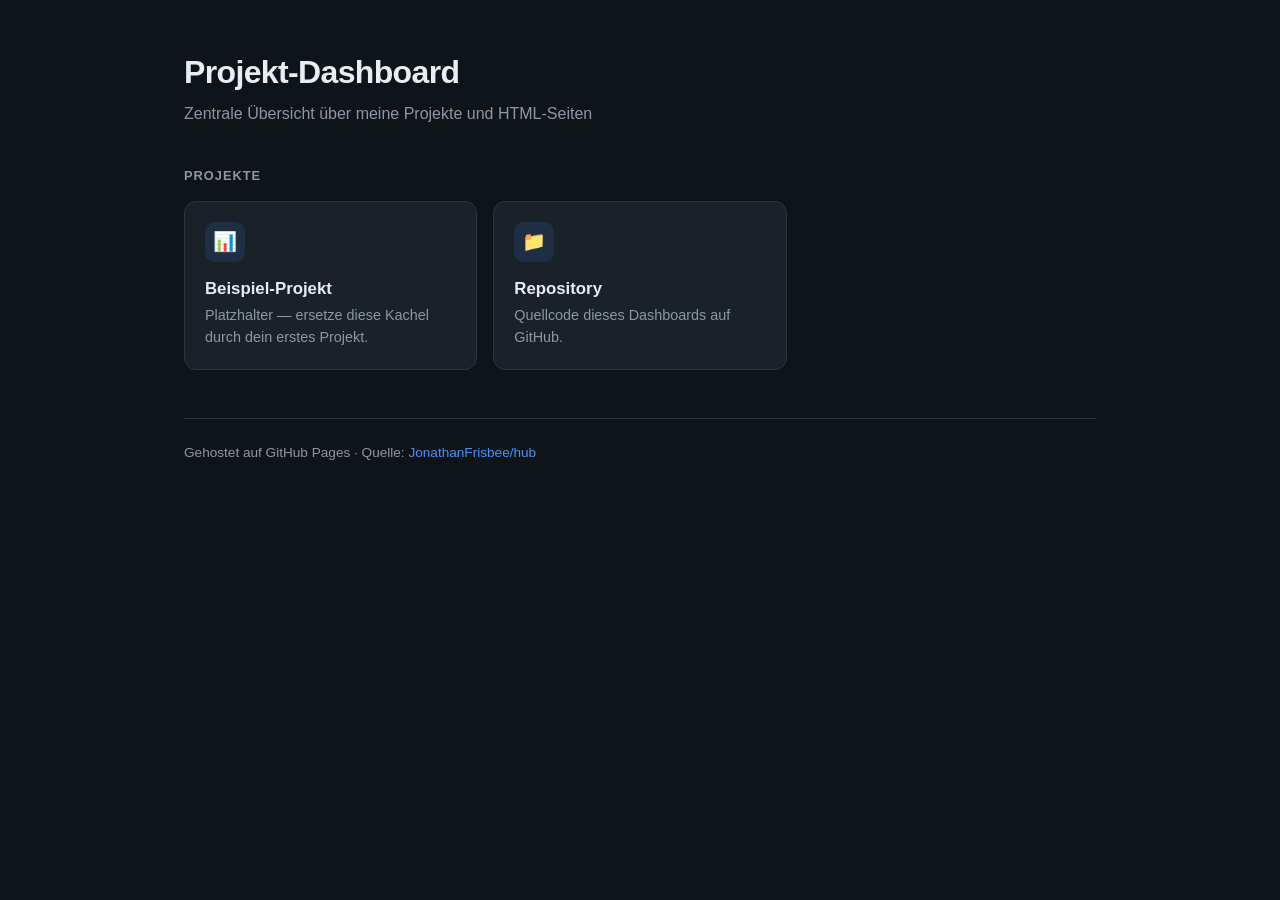
==== index.html @ 11ee7ca2 "Initiales Projekt-Dashboard" ====
<!DOCTYPE html>
<html lang="de">
<head>
  <meta charset="UTF-8" />
  <meta name="viewport" content="width=device-width, initial-scale=1.0" />
  <title>Projekt-Dashboard</title>
  <style>
    :root {
      --bg: #0f1419;
      --surface: #1a2129;
      --surface-hover: #222c37;
      --border: #2a3540;
      --text: #e6edf3;
      --text-dim: #8b98a5;
      --accent: #4493f8;
      --accent-soft: rgba(68, 147, 248, 0.12);
    }
    * { box-sizing: border-box; margin: 0; padding: 0; }
    body {
      font-family: -apple-system, BlinkMacSystemFont, "Segoe UI", Roboto, Helvetica, Arial, sans-serif;
      background: var(--bg);
      color: var(--text);
      line-height: 1.5;
      min-height: 100vh;
    }
    .wrap { max-width: 960px; margin: 0 auto; padding: 48px 24px 64px; }
    header { margin-bottom: 40px; }
    h1 { font-size: 2rem; font-weight: 700; letter-spacing: -0.02em; }
    .subtitle { color: var(--text-dim); margin-top: 6px; font-size: 1rem; }
    .section-title {
      font-size: 0.8rem; text-transform: uppercase; letter-spacing: 0.08em;
      color: var(--text-dim); margin: 32px 0 16px; font-weight: 600;
    }
    .grid {
      display: grid;
      grid-template-columns: repeat(auto-fill, minmax(240px, 1fr));
      gap: 16px;
    }
    .card {
      display: block;
      background: var(--surface);
      border: 1px solid var(--border);
      border-radius: 12px;
      padding: 20px;
      text-decoration: none;
      color: var(--text);
      transition: background 0.15s ease, border-color 0.15s ease, transform 0.15s ease;
    }
    .card:hover {
      background: var(--surface-hover);
      border-color: var(--accent);
      transform: translateY(-2px);
    }
    .card .icon {
      width: 40px; height: 40px; border-radius: 10px;
      background: var(--accent-soft); color: var(--accent);
      display: flex; align-items: center; justify-content: center;
      font-size: 1.2rem; margin-bottom: 14px;
    }
    .card h3 { font-size: 1.05rem; font-weight: 600; }
    .card p { color: var(--text-dim); font-size: 0.9rem; margin-top: 4px; }
    footer {
      margin-top: 48px; padding-top: 24px; border-top: 1px solid var(--border);
      color: var(--text-dim); font-size: 0.85rem;
    }
    footer a { color: var(--accent); text-decoration: none; }
    footer a:hover { text-decoration: underline; }
  </style>
</head>
<body>
  <div class="wrap">
    <header>
      <h1>Projekt-Dashboard</h1>
      <p class="subtitle">Zentrale Übersicht über meine Projekte und HTML-Seiten</p>
    </header>

    <!--
      So fügst du ein Projekt hinzu:
      1. Lege deine HTML-Datei (oder einen Unterordner mit index.html) in dieses Repo.
      2. Kopiere eine <a class="card"> ... </a>-Kachel und passe href, Titel und Beschreibung an.
      3. git add . && git commit -m "..." && git push  -> ein paar Sekunden später ist es online.
    -->
    <p class="section-title">Projekte</p>
    <div class="grid">

      <a class="card" href="./projekte/beispiel/">
        <div class="icon">📊</div>
        <h3>Beispiel-Projekt</h3>
        <p>Platzhalter — ersetze diese Kachel durch dein erstes Projekt.</p>
      </a>

      <a class="card" href="https://github.com/JonathanFrisbee/hub">
        <div class="icon">📁</div>
        <h3>Repository</h3>
        <p>Quellcode dieses Dashboards auf GitHub.</p>
      </a>

    </div>

    <footer>
      Gehostet auf GitHub Pages · Quelle:
      <a href="https://github.com/JonathanFrisbee/hub">JonathanFrisbee/hub</a>
    </footer>
  </div>
</body>
</html>
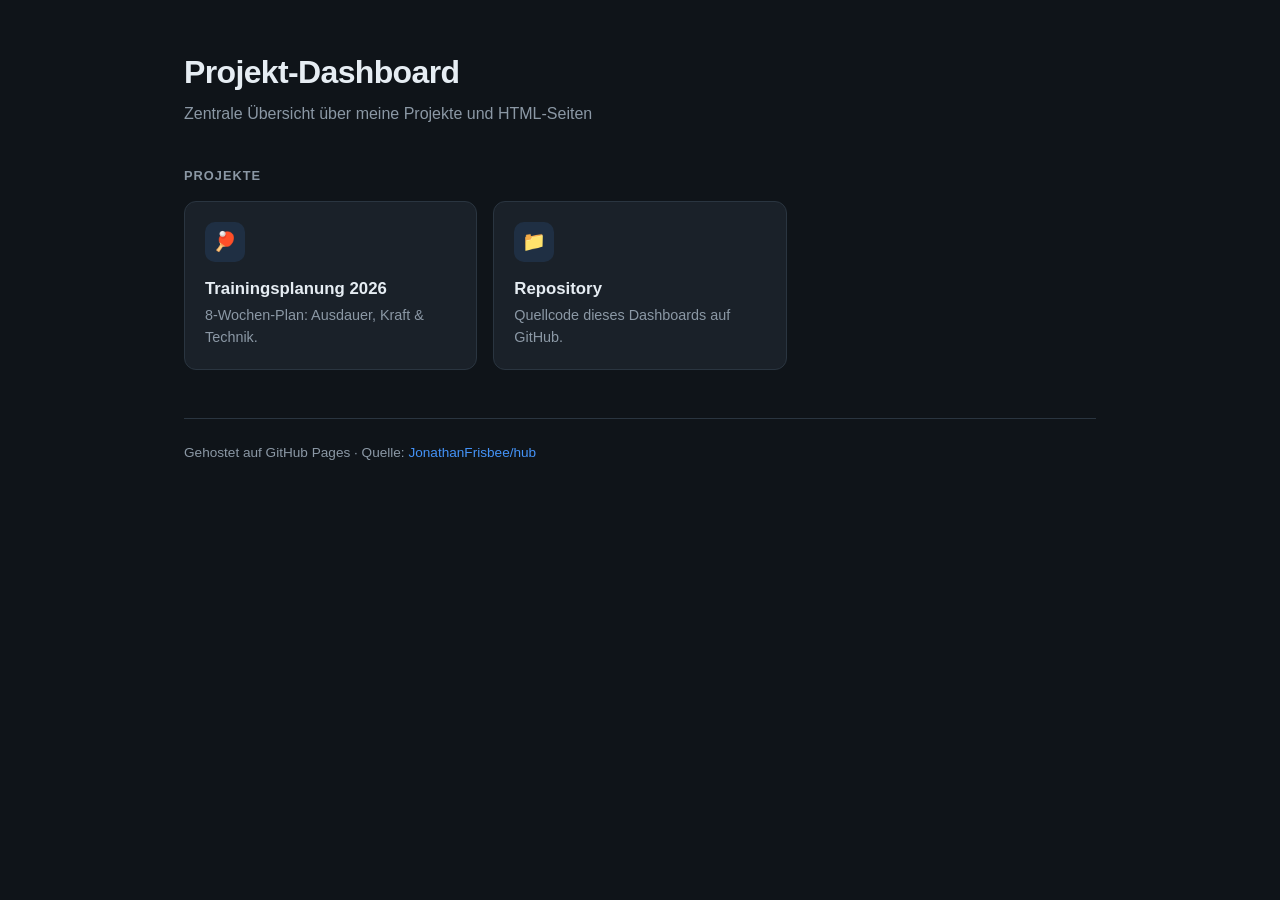
==== commit b4c1df2e: "Trainingsplanung 2026 (anonymisiert) hinzufügen" ====
--- a/index.html
+++ b/index.html
@@ -83,10 +83,10 @@
     <p class="section-title">Projekte</p>
     <div class="grid">
 
-      <a class="card" href="./projekte/beispiel/">
-        <div class="icon">📊</div>
-        <h3>Beispiel-Projekt</h3>
-        <p>Platzhalter — ersetze diese Kachel durch dein erstes Projekt.</p>
+      <a class="card" href="./trainingsplanung-2026/">
+        <div class="icon">🏓</div>
+        <h3>Trainingsplanung 2026</h3>
+        <p>8-Wochen-Plan: Ausdauer, Kraft &amp; Technik.</p>
       </a>
 
       <a class="card" href="https://github.com/JonathanFrisbee/hub">
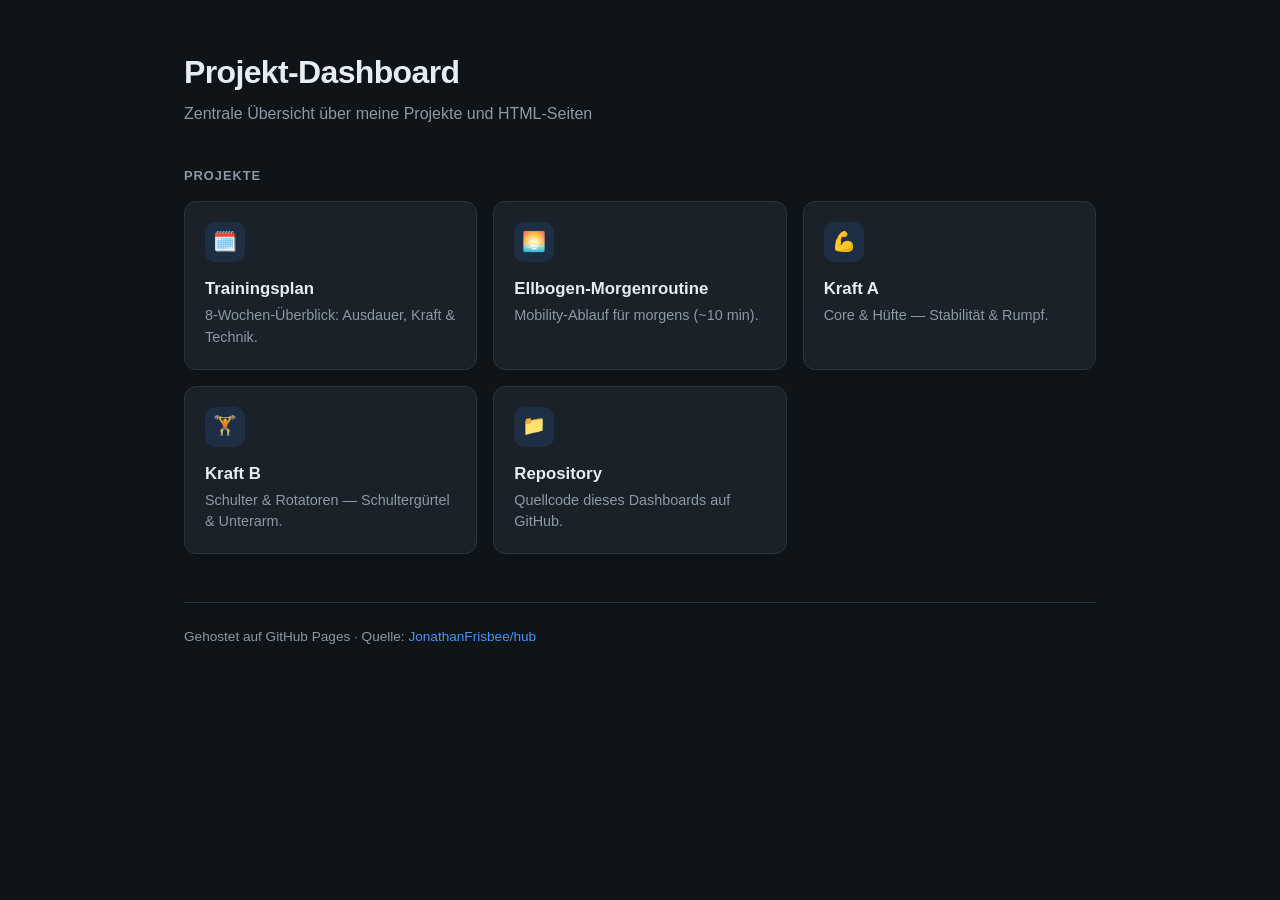
==== commit 77c034ef: "Trainingsplan in einzelne Kachel-Seiten aufteilen" ====
--- a/index.html
+++ b/index.html
@@ -83,10 +83,28 @@
     <p class="section-title">Projekte</p>
     <div class="grid">
 
-      <a class="card" href="./trainingsplanung-2026/">
-        <div class="icon">🏓</div>
-        <h3>Trainingsplanung 2026</h3>
-        <p>8-Wochen-Plan: Ausdauer, Kraft &amp; Technik.</p>
+      <a class="card" href="./trainingsplan/">
+        <div class="icon">🗓️</div>
+        <h3>Trainingsplan</h3>
+        <p>8-Wochen-Überblick: Ausdauer, Kraft &amp; Technik.</p>
+      </a>
+
+      <a class="card" href="./ellbogen-morgenroutine/">
+        <div class="icon">🌅</div>
+        <h3>Ellbogen-Morgenroutine</h3>
+        <p>Mobility-Ablauf für morgens (~10 min).</p>
+      </a>
+
+      <a class="card" href="./kraft-a/">
+        <div class="icon">💪</div>
+        <h3>Kraft A</h3>
+        <p>Core &amp; Hüfte — Stabilität &amp; Rumpf.</p>
+      </a>
+
+      <a class="card" href="./kraft-b/">
+        <div class="icon">🏋️</div>
+        <h3>Kraft B</h3>
+        <p>Schulter &amp; Rotatoren — Schultergürtel &amp; Unterarm.</p>
       </a>
 
       <a class="card" href="https://github.com/JonathanFrisbee/hub">
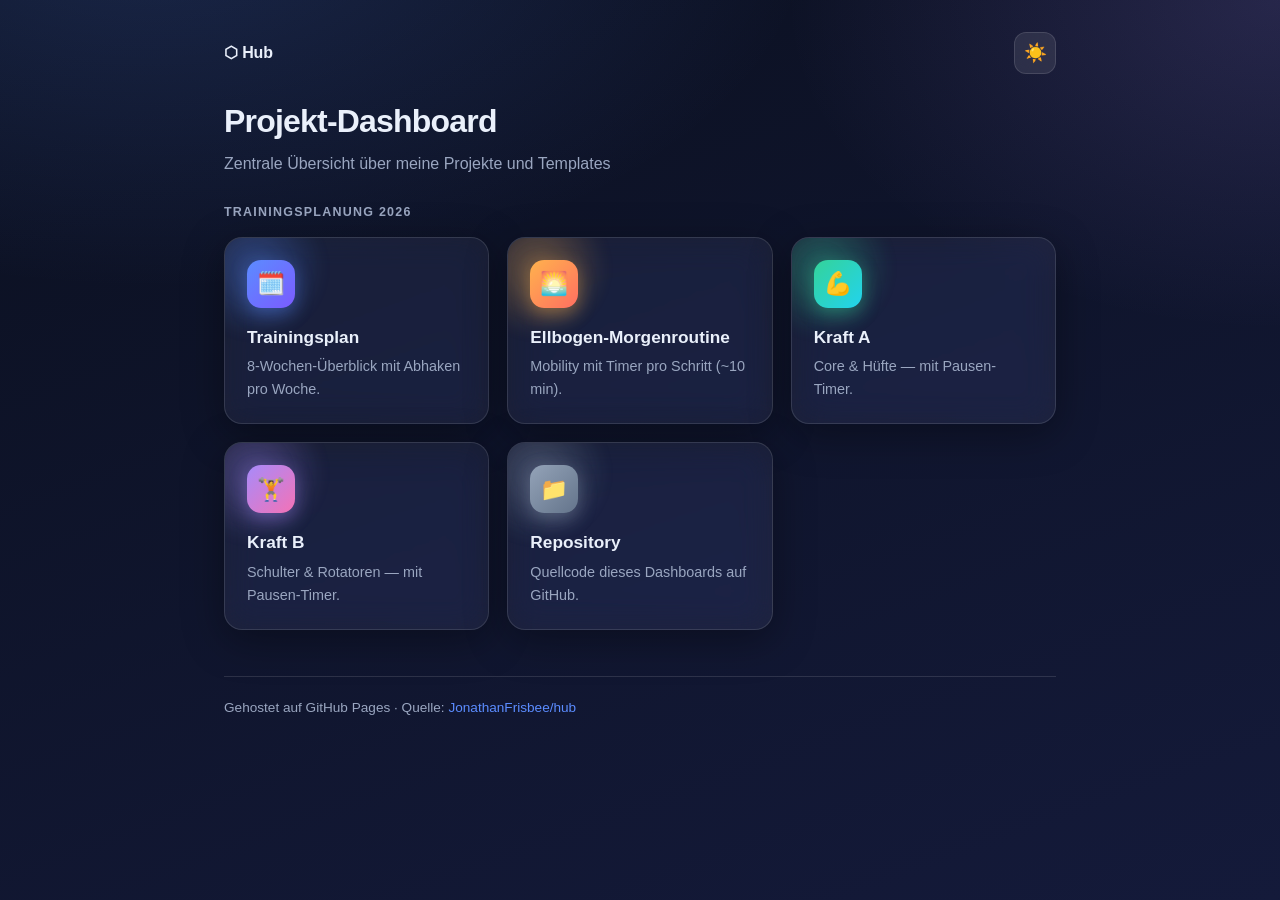
==== commit d8e7cb91: "Glassmorphism-Kacheln, Hell/Dunkel-Toggle, Timer & abhakbare Checklisten" ====
--- a/index.html
+++ b/index.html
@@ -1,113 +1,56 @@
 <!DOCTYPE html>
-<html lang="de">
+<html lang="de" data-theme="dark">
 <head>
   <meta charset="UTF-8" />
   <meta name="viewport" content="width=device-width, initial-scale=1.0" />
   <title>Projekt-Dashboard</title>
-  <style>
-    :root {
-      --bg: #0f1419;
-      --surface: #1a2129;
-      --surface-hover: #222c37;
-      --border: #2a3540;
-      --text: #e6edf3;
-      --text-dim: #8b98a5;
-      --accent: #4493f8;
-      --accent-soft: rgba(68, 147, 248, 0.12);
-    }
-    * { box-sizing: border-box; margin: 0; padding: 0; }
-    body {
-      font-family: -apple-system, BlinkMacSystemFont, "Segoe UI", Roboto, Helvetica, Arial, sans-serif;
-      background: var(--bg);
-      color: var(--text);
-      line-height: 1.5;
-      min-height: 100vh;
-    }
-    .wrap { max-width: 960px; margin: 0 auto; padding: 48px 24px 64px; }
-    header { margin-bottom: 40px; }
-    h1 { font-size: 2rem; font-weight: 700; letter-spacing: -0.02em; }
-    .subtitle { color: var(--text-dim); margin-top: 6px; font-size: 1rem; }
-    .section-title {
-      font-size: 0.8rem; text-transform: uppercase; letter-spacing: 0.08em;
-      color: var(--text-dim); margin: 32px 0 16px; font-weight: 600;
-    }
-    .grid {
-      display: grid;
-      grid-template-columns: repeat(auto-fill, minmax(240px, 1fr));
-      gap: 16px;
-    }
-    .card {
-      display: block;
-      background: var(--surface);
-      border: 1px solid var(--border);
-      border-radius: 12px;
-      padding: 20px;
-      text-decoration: none;
-      color: var(--text);
-      transition: background 0.15s ease, border-color 0.15s ease, transform 0.15s ease;
-    }
-    .card:hover {
-      background: var(--surface-hover);
-      border-color: var(--accent);
-      transform: translateY(-2px);
-    }
-    .card .icon {
-      width: 40px; height: 40px; border-radius: 10px;
-      background: var(--accent-soft); color: var(--accent);
-      display: flex; align-items: center; justify-content: center;
-      font-size: 1.2rem; margin-bottom: 14px;
-    }
-    .card h3 { font-size: 1.05rem; font-weight: 600; }
-    .card p { color: var(--text-dim); font-size: 0.9rem; margin-top: 4px; }
-    footer {
-      margin-top: 48px; padding-top: 24px; border-top: 1px solid var(--border);
-      color: var(--text-dim); font-size: 0.85rem;
-    }
-    footer a { color: var(--accent); text-decoration: none; }
-    footer a:hover { text-decoration: underline; }
-  </style>
+  <script>(function(){try{var t=localStorage.getItem('hub-theme')||'dark';document.documentElement.setAttribute('data-theme',t);}catch(e){}})();</script>
+  <link rel="stylesheet" href="./assets/style.css" />
 </head>
 <body>
   <div class="wrap">
+    <div class="topbar">
+      <span class="brand">⬡ Hub</span>
+      <button type="button" class="theme-toggle" aria-label="Modus wechseln">🌙</button>
+    </div>
+
     <header>
       <h1>Projekt-Dashboard</h1>
-      <p class="subtitle">Zentrale Übersicht über meine Projekte und HTML-Seiten</p>
+      <p class="subtitle">Zentrale Übersicht über meine Projekte und Templates</p>
     </header>
 
     <!--
-      So fügst du ein Projekt hinzu:
-      1. Lege deine HTML-Datei (oder einen Unterordner mit index.html) in dieses Repo.
-      2. Kopiere eine <a class="card"> ... </a>-Kachel und passe href, Titel und Beschreibung an.
-      3. git add . && git commit -m "..." && git push  -> ein paar Sekunden später ist es online.
+      Projekt hinzufügen: Ordner mit index.html anlegen, dann unten eine
+      <a class="card c-..."> Kachel kopieren und href/Titel/Beschreibung anpassen.
     -->
-    <p class="section-title">Projekte</p>
+    <p class="section-title">Trainingsplanung 2026</p>
     <div class="grid">
 
-      <a class="card" href="./trainingsplan/">
+      <a class="card c-plan" href="./trainingsplan/">
         <div class="icon">🗓️</div>
         <h3>Trainingsplan</h3>
-        <p>8-Wochen-Überblick: Ausdauer, Kraft &amp; Technik.</p>
+        <p>8-Wochen-Überblick mit Abhaken pro Woche.</p>
       </a>
 
-      <a class="card" href="./ellbogen-morgenroutine/">
+      <a class="card c-elbow" href="./ellbogen-morgenroutine/">
         <div class="icon">🌅</div>
         <h3>Ellbogen-Morgenroutine</h3>
-        <p>Mobility-Ablauf für morgens (~10 min).</p>
+        <p>Mobility mit Timer pro Schritt (~10 min).</p>
       </a>
 
-      <a class="card" href="./kraft-a/">
+      <a class="card c-kraftA" href="./kraft-a/">
         <div class="icon">💪</div>
         <h3>Kraft A</h3>
-        <p>Core &amp; Hüfte — Stabilität &amp; Rumpf.</p>
+        <p>Core &amp; Hüfte — mit Pausen-Timer.</p>
       </a>
 
-      <a class="card" href="./kraft-b/">
+      <a class="card c-kraftB" href="./kraft-b/">
         <div class="icon">🏋️</div>
         <h3>Kraft B</h3>
-        <p>Schulter &amp; Rotatoren — Schultergürtel &amp; Unterarm.</p>
+        <p>Schulter &amp; Rotatoren — mit Pausen-Timer.</p>
       </a>
 
-      <a class="card" href="https://github.com/JonathanFrisbee/hub">
+      <a class="card c-repo" href="https://github.com/JonathanFrisbee/hub">
         <div class="icon">📁</div>
         <h3>Repository</h3>
         <p>Quellcode dieses Dashboards auf GitHub.</p>
@@ -120,5 +63,6 @@
       <a href="https://github.com/JonathanFrisbee/hub">JonathanFrisbee/hub</a>
     </footer>
   </div>
+  <script src="./assets/app.js"></script>
 </body>
 </html>
--- a/assets/style.css
+++ b/assets/style.css
@@ -0,0 +1,260 @@
+/* ============================================================
+   Hub – gemeinsames Stylesheet (Dark + Light, Glassmorphism)
+   ============================================================ */
+
+/* ---- Theme-Variablen ---- */
+:root,
+:root[data-theme="dark"] {
+  --bg-1: #0b1020;
+  --bg-2: #141a3a;
+  --glow-1: rgba(91, 140, 255, 0.18);
+  --glow-2: rgba(167, 139, 250, 0.16);
+
+  --text: #eaf0fb;
+  --text-dim: #9aa6c0;
+
+  --glass-bg: rgba(255, 255, 255, 0.055);
+  --glass-bg-strong: rgba(255, 255, 255, 0.09);
+  --glass-border: rgba(255, 255, 255, 0.12);
+  --glass-shadow: 0 10px 40px rgba(0, 0, 0, 0.35);
+
+  --accent: #5b8cff;
+  --sweep: rgba(255, 255, 255, 0.35);
+  --track: rgba(255, 255, 255, 0.1);
+  --done: #34d399;
+}
+
+:root[data-theme="light"] {
+  --bg-1: #eef2fb;
+  --bg-2: #f8fafe;
+  --glow-1: rgba(91, 140, 255, 0.22);
+  --glow-2: rgba(244, 114, 182, 0.16);
+
+  --text: #16203a;
+  --text-dim: #5b6678;
+
+  --glass-bg: rgba(255, 255, 255, 0.62);
+  --glass-bg-strong: rgba(255, 255, 255, 0.82);
+  --glass-border: rgba(20, 30, 60, 0.1);
+  --glass-shadow: 0 10px 30px rgba(40, 60, 120, 0.12);
+
+  --accent: #3a6ff0;
+  --sweep: rgba(255, 255, 255, 0.85);
+  --track: rgba(20, 30, 60, 0.1);
+  --done: #16a34a;
+}
+
+* { box-sizing: border-box; margin: 0; padding: 0; }
+
+body {
+  font-family: -apple-system, BlinkMacSystemFont, "Segoe UI", Roboto, Helvetica, Arial, sans-serif;
+  color: var(--text);
+  line-height: 1.6;
+  min-height: 100vh;
+  background:
+    radial-gradient(1100px 600px at 12% -8%, var(--glow-1), transparent 60%),
+    radial-gradient(900px 600px at 100% 0%, var(--glow-2), transparent 55%),
+    linear-gradient(160deg, var(--bg-1), var(--bg-2));
+  background-attachment: fixed;
+  transition: color 0.3s ease, background 0.4s ease;
+}
+
+.wrap { max-width: 880px; margin: 0 auto; padding: 24px 24px 80px; }
+
+/* ---- Topbar + Theme-Toggle ---- */
+.topbar {
+  display: flex; align-items: center; justify-content: space-between;
+  gap: 16px; padding: 8px 0 4px; margin-bottom: 18px;
+}
+a.back { color: var(--text-dim); text-decoration: none; font-size: 0.92rem; }
+a.back:hover { color: var(--accent); }
+.brand { font-weight: 700; letter-spacing: -0.01em; font-size: 1rem; }
+
+.theme-toggle {
+  width: 42px; height: 42px; flex: none; cursor: pointer;
+  border-radius: 12px; font-size: 1.15rem; line-height: 1;
+  background: var(--glass-bg-strong);
+  border: 1px solid var(--glass-border);
+  backdrop-filter: blur(10px); -webkit-backdrop-filter: blur(10px);
+  color: var(--text);
+  transition: transform 0.15s ease, border-color 0.15s ease;
+}
+.theme-toggle:hover { transform: translateY(-2px) rotate(-8deg); border-color: var(--accent); }
+.theme-toggle:active { transform: scale(0.94); }
+
+/* ---- Headings ---- */
+h1 { font-size: 2rem; font-weight: 800; letter-spacing: -0.025em; margin: 6px 0 4px; }
+.lead { color: var(--text-dim); margin-bottom: 6px; }
+.subtitle { color: var(--text-dim); margin-top: 4px; }
+h2 {
+  font-size: 1.2rem; margin: 34px 0 14px; padding-bottom: 8px;
+  border-bottom: 1px solid var(--glass-border);
+}
+h2 small { color: var(--text-dim); font-weight: 500; font-size: 0.8rem; }
+p { margin-bottom: 10px; }
+ul { margin: 0 0 12px 20px; }
+li { margin-bottom: 4px; }
+
+.section-title {
+  font-size: 0.78rem; text-transform: uppercase; letter-spacing: 0.1em;
+  color: var(--text-dim); margin: 26px 0 14px; font-weight: 700;
+}
+
+/* ============================================================
+   Dashboard-Kacheln (Glas + Lichtstrahl-Sweep)
+   ============================================================ */
+.grid { display: grid; grid-template-columns: repeat(auto-fill, minmax(248px, 1fr)); gap: 18px; }
+
+.card {
+  position: relative; overflow: hidden; display: block;
+  padding: 22px; border-radius: 18px; text-decoration: none; color: var(--text);
+  background: var(--glass-bg);
+  border: 1px solid var(--glass-border);
+  backdrop-filter: blur(16px) saturate(140%); -webkit-backdrop-filter: blur(16px) saturate(140%);
+  box-shadow: var(--glass-shadow);
+  transition: transform 0.2s ease, border-color 0.2s ease, box-shadow 0.2s ease;
+  --a1: #5b8cff; --a2: #7b5bff;
+}
+.card:hover {
+  transform: translateY(-4px);
+  border-color: color-mix(in srgb, var(--a1) 70%, transparent);
+  box-shadow: 0 16px 50px rgba(0, 0, 0, 0.4), 0 0 0 1px color-mix(in srgb, var(--a1) 30%, transparent);
+}
+/* Lichtstrahl, der von links nach rechts über das Glas wandert */
+.card::after {
+  content: ""; position: absolute; top: 0; bottom: 0; left: -120%; width: 70%;
+  background: linear-gradient(100deg, transparent, var(--sweep), transparent);
+  transform: skewX(-18deg); pointer-events: none;
+  transition: left 0.7s cubic-bezier(0.22, 0.61, 0.36, 1);
+}
+.card:hover::after { left: 130%; }
+/* farbiger Schimmer hinter dem Icon */
+.card::before {
+  content: ""; position: absolute; top: -40px; left: -40px; width: 140px; height: 140px;
+  background: radial-gradient(circle, color-mix(in srgb, var(--a1) 45%, transparent), transparent 70%);
+  filter: blur(8px); pointer-events: none; opacity: 0.8;
+}
+.card .icon {
+  position: relative; z-index: 1;
+  width: 48px; height: 48px; border-radius: 14px; margin-bottom: 16px;
+  display: flex; align-items: center; justify-content: center; font-size: 1.4rem;
+  background: linear-gradient(135deg, var(--a1), var(--a2));
+  box-shadow: 0 6px 18px color-mix(in srgb, var(--a1) 40%, transparent);
+}
+.card h3 { position: relative; z-index: 1; font-size: 1.08rem; font-weight: 700; }
+.card p { position: relative; z-index: 1; color: var(--text-dim); font-size: 0.9rem; margin: 4px 0 0; }
+
+/* Akzentfarben je Kachel */
+.c-plan   { --a1: #5b8cff; --a2: #7b5bff; }
+.c-elbow  { --a1: #ffb24d; --a2: #ff6f61; }
+.c-kraftA { --a1: #34d399; --a2: #22d3ee; }
+.c-kraftB { --a1: #a78bfa; --a2: #f472b6; }
+.c-repo   { --a1: #94a3b8; --a2: #64748b; }
+
+/* ============================================================
+   Inhalts-Bausteine (Sub-Seiten)
+   ============================================================ */
+.unit-nav { display: flex; flex-wrap: wrap; gap: 10px; margin: 16px 0 4px; }
+.unit-nav a {
+  background: var(--glass-bg); border: 1px solid var(--glass-border); border-radius: 10px;
+  padding: 8px 14px; text-decoration: none; color: var(--text); font-size: 0.9rem;
+  backdrop-filter: blur(8px); -webkit-backdrop-filter: blur(8px);
+  transition: border-color 0.15s ease, transform 0.15s ease;
+}
+.unit-nav a:hover { border-color: var(--accent); transform: translateY(-2px); }
+
+/* Kern-Rhythmus chips */
+.rhythm { display: flex; flex-wrap: wrap; gap: 10px; margin: 12px 0 4px; }
+.rhythm span {
+  background: linear-gradient(135deg, color-mix(in srgb, var(--accent) 26%, transparent), transparent);
+  border: 1px solid var(--glass-border); color: var(--text);
+  padding: 7px 13px; border-radius: 10px; font-size: 0.9rem; font-weight: 600;
+}
+
+/* Fortschrittskopf */
+.checklist-head { display: flex; align-items: center; gap: 12px; margin: 4px 0 14px; flex-wrap: wrap; }
+.progress { flex: 1; min-width: 120px; height: 9px; border-radius: 999px; background: var(--track); overflow: hidden; }
+.progress .p-fill {
+  display: block; height: 100%; width: 0%;
+  background: linear-gradient(90deg, var(--accent), var(--done));
+  border-radius: 999px; transition: width 0.35s ease;
+}
+.p-label { font-size: 0.85rem; color: var(--text-dim); font-variant-numeric: tabular-nums; white-space: nowrap; }
+.btn-reset {
+  cursor: pointer; font-size: 0.82rem; color: var(--text-dim);
+  background: var(--glass-bg); border: 1px solid var(--glass-border); border-radius: 8px; padding: 6px 11px;
+  transition: color 0.15s ease, border-color 0.15s ease;
+}
+.btn-reset:hover { color: var(--accent); border-color: var(--accent); }
+
+/* Checklisten-Items */
+.checklist { display: grid; gap: 10px; }
+.check-item {
+  position: relative; display: flex; align-items: flex-start; gap: 14px;
+  padding: 14px 16px; border-radius: 14px;
+  background: var(--glass-bg); border: 1px solid var(--glass-border);
+  backdrop-filter: blur(10px); -webkit-backdrop-filter: blur(10px);
+  transition: border-color 0.2s ease, background 0.2s ease, opacity 0.2s ease;
+}
+.check-item.is-done { opacity: 0.62; border-color: color-mix(in srgb, var(--done) 45%, transparent); }
+.check-item.is-done .ci-title { text-decoration: line-through; }
+
+.check-item input[type="checkbox"] {
+  appearance: none; -webkit-appearance: none; flex: none; cursor: pointer;
+  width: 24px; height: 24px; margin-top: 1px; border-radius: 8px;
+  border: 2px solid var(--glass-border); background: transparent;
+  display: grid; place-content: center; transition: all 0.15s ease;
+}
+.check-item input[type="checkbox"]:hover { border-color: var(--accent); }
+.check-item input[type="checkbox"]:checked {
+  background: linear-gradient(135deg, var(--accent), var(--done)); border-color: transparent;
+}
+.check-item input[type="checkbox"]:checked::after {
+  content: "✓"; color: #fff; font-size: 0.9rem; font-weight: 800; line-height: 1;
+}
+.ci-body { flex: 1; cursor: pointer; min-width: 0; }
+.ci-title { font-weight: 700; }
+.ci-title small { color: var(--text-dim); font-weight: 500; }
+.ci-meta { color: var(--accent); font-size: 0.86rem; font-weight: 600; margin-top: 1px; }
+.ci-desc { color: var(--text-dim); font-size: 0.9rem; margin-top: 3px; }
+
+/* Timer */
+.timer { display: inline-flex; align-items: center; gap: 5px; flex: none; }
+.t-main {
+  cursor: pointer; min-width: 64px; padding: 7px 10px; border-radius: 10px;
+  font-variant-numeric: tabular-nums; font-weight: 700; font-size: 0.95rem;
+  color: var(--text); background: var(--glass-bg-strong);
+  border: 1px solid var(--glass-border); transition: all 0.15s ease;
+}
+.t-main::before { content: "▶ "; font-size: 0.7rem; opacity: 0.7; }
+.timer.running .t-main { border-color: var(--accent); color: var(--accent); animation: tpulse 1s ease-in-out infinite; }
+.timer.running .t-main::before { content: "⏸ "; }
+.timer.done .t-main { background: var(--done); color: #04210f; border-color: transparent; }
+.timer.done .t-main::before { content: "✓ "; }
+.t-reset {
+  cursor: pointer; width: 32px; height: 32px; border-radius: 9px; font-size: 0.9rem;
+  color: var(--text-dim); background: var(--glass-bg); border: 1px solid var(--glass-border);
+  transition: color 0.15s ease, border-color 0.15s ease;
+}
+.t-reset:hover { color: var(--accent); border-color: var(--accent); }
+@keyframes tpulse { 0%, 100% { box-shadow: 0 0 0 0 color-mix(in srgb, var(--accent) 45%, transparent); } 50% { box-shadow: 0 0 0 5px transparent; } }
+
+/* Wochen-Karten (Trainingsplan) erben check-item, brauchen Block-Layout im Body */
+.week .ci-body .wk-title { font-weight: 700; margin-bottom: 3px; }
+.week .ci-body .wk-title small { color: var(--text-dim); font-weight: 500; }
+
+.note {
+  background: linear-gradient(135deg, color-mix(in srgb, var(--accent) 16%, transparent), transparent);
+  border: 1px solid var(--glass-border); border-left: 3px solid var(--accent);
+  padding: 13px 16px; border-radius: 10px; margin: 20px 0; font-size: 0.92rem;
+}
+.note a { color: var(--accent); }
+
+footer { margin-top: 46px; padding-top: 20px; border-top: 1px solid var(--glass-border); color: var(--text-dim); font-size: 0.85rem; }
+footer a { color: var(--accent); text-decoration: none; }
+
+.scroll { overflow-x: auto; }
+
+@media (prefers-reduced-motion: reduce) {
+  .card::after, .card, .timer.running .t-main { transition: none; animation: none; }
+}
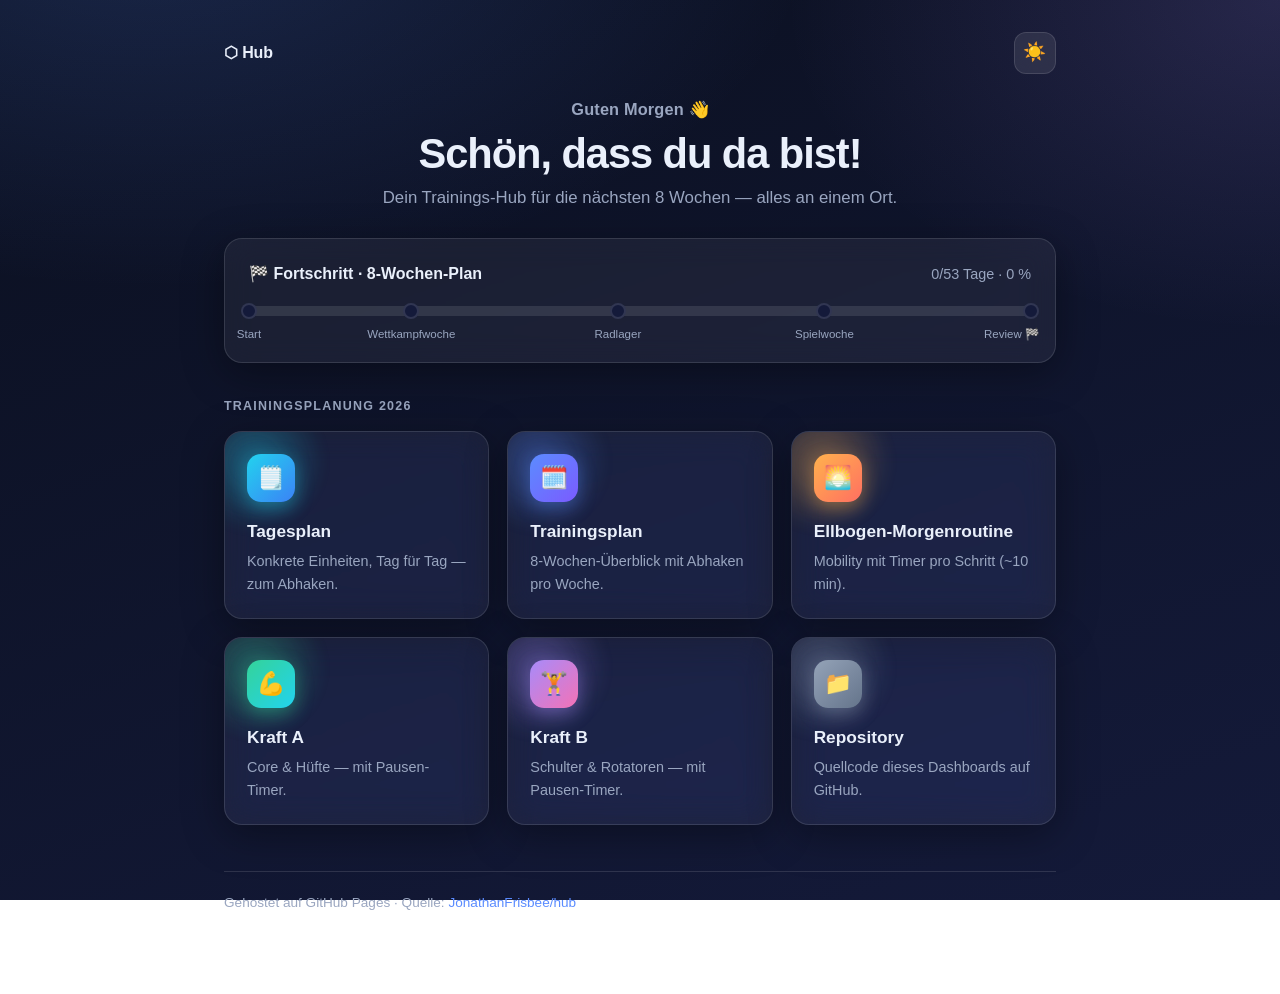
==== commit b02e7595: "Tagesplan-Detailseite, Konfetti bei 100%, Begrüßung & Meilensteinbalken" ====
--- a/index.html
+++ b/index.html
@@ -14,10 +14,13 @@
       <button type="button" class="theme-toggle" aria-label="Modus wechseln">🌙</button>
     </div>
 
-    <header>
-      <h1>Projekt-Dashboard</h1>
-      <p class="subtitle">Zentrale Übersicht über meine Projekte und Templates</p>
+    <header class="hero">
+      <p class="hello" id="greeting">Willkommen zurück</p>
+      <h1>Schön, dass du da bist!</h1>
+      <p class="tagline">Dein Trainings-Hub für die nächsten 8 Wochen — alles an einem Ort.</p>
     </header>
+
+    <div class="milestones" id="milestones"><!-- wird von app.js gefüllt --></div>
 
     <!--
       Projekt hinzufügen: Ordner mit index.html anlegen, dann unten eine
@@ -25,6 +28,12 @@
     -->
     <p class="section-title">Trainingsplanung 2026</p>
     <div class="grid">
+
+      <a class="card c-detail" href="./tagesplan/">
+        <div class="icon">🗒️</div>
+        <h3>Tagesplan</h3>
+        <p>Konkrete Einheiten, Tag für Tag — zum Abhaken.</p>
+      </a>
 
       <a class="card c-plan" href="./trainingsplan/">
         <div class="icon">🗓️</div>
--- a/assets/style.css
+++ b/assets/style.css
@@ -145,6 +145,7 @@
 .card p { position: relative; z-index: 1; color: var(--text-dim); font-size: 0.9rem; margin: 4px 0 0; }
 
 /* Akzentfarben je Kachel */
+.c-detail { --a1: #22d3ee; --a2: #3b82f6; }
 .c-plan   { --a1: #5b8cff; --a2: #7b5bff; }
 .c-elbow  { --a1: #ffb24d; --a2: #ff6f61; }
 .c-kraftA { --a1: #34d399; --a2: #22d3ee; }
@@ -258,3 +259,124 @@
 @media (prefers-reduced-motion: reduce) {
   .card::after, .card, .timer.running .t-main { transition: none; animation: none; }
 }
+
+/* ============================================================
+   Dashboard-Begrüßung (Hero)
+   ============================================================ */
+.hero { text-align: center; margin: 14px 0 26px; }
+.hero .hello {
+  color: var(--text-dim); font-weight: 600; font-size: 1.02rem; letter-spacing: 0.01em;
+}
+.hero h1 { font-size: 2.6rem; line-height: 1.08; margin: 6px 0 0; }
+.hero .tagline { color: var(--text-dim); margin-top: 8px; font-size: 1.05rem; }
+@media (max-width: 520px) { .hero h1 { font-size: 2rem; } }
+
+/* ============================================================
+   Meilenstein-Fortschrittsbalken (Dashboard)
+   ============================================================ */
+.milestones {
+  position: relative; margin: 6px 0 34px; padding: 22px 24px 46px;
+  background: var(--glass-bg); border: 1px solid var(--glass-border);
+  border-radius: 18px; box-shadow: var(--glass-shadow);
+  backdrop-filter: blur(14px); -webkit-backdrop-filter: blur(14px);
+}
+.ms-head { display: flex; justify-content: space-between; align-items: baseline; gap: 10px; flex-wrap: wrap; margin-bottom: 20px; }
+.ms-title { font-weight: 700; }
+.ms-count { color: var(--text-dim); font-size: 0.9rem; font-variant-numeric: tabular-nums; }
+.ms-track { position: relative; height: 10px; border-radius: 999px; background: var(--track); }
+.ms-fill {
+  position: absolute; left: 0; top: 0; bottom: 0; width: 0%; border-radius: 999px;
+  background: linear-gradient(90deg, #5b8cff, #34d399);
+  transition: width 0.7s cubic-bezier(0.22, 0.61, 0.36, 1);
+}
+.ms-pt { position: absolute; top: 50%; transform: translate(-50%, -50%); }
+.ms-dot {
+  width: 16px; height: 16px; border-radius: 50%;
+  background: var(--bg-2); border: 2px solid var(--glass-border); transition: all 0.3s ease;
+}
+.ms-pt.reached .ms-dot {
+  background: var(--done); border-color: var(--done);
+  box-shadow: 0 0 0 4px color-mix(in srgb, var(--done) 25%, transparent);
+}
+.ms-label { position: absolute; top: 22px; left: 50%; transform: translateX(-50%); font-size: 0.72rem; color: var(--text-dim); white-space: nowrap; }
+.ms-pt.reached .ms-label { color: var(--text); font-weight: 600; }
+.ms-pt:first-child .ms-label { left: 0; transform: none; }
+.ms-pt:last-child .ms-label { left: auto; right: 0; transform: none; }
+
+/* ============================================================
+   Tagesplan-Detailseite
+   ============================================================ */
+:root, :root[data-theme="dark"] {
+  --cat-tt: #f0997b; --cat-kraft: #afa9ec; --cat-aus: #5dcaa5; --cat-ruhe: #7d7c75; --cat-termin: #ef9f27;
+  --cat-tt-bg: rgba(240, 153, 123, 0.14); --cat-kraft-bg: rgba(175, 169, 236, 0.14); --cat-termin-bg: rgba(239, 159, 39, 0.14);
+  --now-bg: rgba(133, 183, 235, 0.16);
+}
+:root[data-theme="light"] {
+  --cat-tt: #c0492a; --cat-kraft: #534ab7; --cat-aus: #0f6e56; --cat-ruhe: #9a988e; --cat-termin: #b07407;
+  --cat-tt-bg: rgba(192, 73, 42, 0.10); --cat-kraft-bg: rgba(83, 74, 183, 0.10); --cat-termin-bg: rgba(176, 116, 7, 0.12);
+  --now-bg: rgba(24, 95, 165, 0.10);
+}
+.legend { display: flex; flex-wrap: wrap; gap: 9px 16px; margin: 14px 0 18px; font-size: 0.8rem; color: var(--text-dim); }
+.lg { display: inline-flex; align-items: center; gap: 6px; }
+.sq { width: 11px; height: 11px; border-radius: 3px; }
+.legend .star { color: var(--cat-termin); }
+
+.wsec { margin-bottom: 18px; }
+.wh { display: flex; align-items: baseline; gap: 9px; padding-bottom: 6px; margin-bottom: 7px; border-bottom: 1px solid var(--glass-border); flex-wrap: wrap; }
+.wn { font-weight: 700; }
+.wp { font-size: 0.8rem; color: var(--text-dim); }
+
+.day {
+  display: flex; align-items: flex-start; gap: 11px; padding: 9px 11px; border-radius: 11px;
+  cursor: pointer; border: 1px solid transparent;
+  transition: opacity 0.15s ease, background 0.15s ease, border-color 0.15s ease;
+}
+.day + .day { margin-top: 3px; }
+.day:hover { background: var(--glass-bg); }
+.day.key { background: var(--keybg, var(--cat-tt-bg)); border-color: var(--glass-border); }
+.day.now { background: var(--now-bg); border-color: color-mix(in srgb, var(--accent) 40%, transparent); }
+.day.done { opacity: 0.45; }
+.day.done .d-txt { text-decoration: line-through; }
+.d-check {
+  flex: none; width: 20px; height: 20px; margin-top: 1px; border-radius: 6px;
+  border: 2px solid var(--glass-border); display: grid; place-content: center;
+  font-size: 0.75rem; color: #fff; transition: all 0.15s ease;
+}
+.day.done .d-check { background: linear-gradient(135deg, var(--accent), var(--done)); border-color: transparent; }
+.day.done .d-check::after { content: "✓"; font-weight: 800; }
+.d-date { flex: none; width: 92px; font-size: 0.78rem; color: var(--text-dim); font-variant-numeric: tabular-nums; padding-top: 2px; }
+.d-dot { flex: none; width: 9px; height: 9px; border-radius: 2px; margin-top: 6px; }
+.d-txt { flex: 1; font-size: 0.9rem; min-width: 0; }
+.day.key .d-txt { font-weight: 600; }
+.d-note { display: block; font-size: 0.8rem; color: var(--text-dim); font-weight: 400; margin-top: 2px; }
+.badge { flex: none; font-size: 0.68rem; font-weight: 700; color: var(--accent); border: 1px solid var(--accent); border-radius: 999px; padding: 1px 8px; margin-top: 2px; }
+
+details.foldout { background: var(--glass-bg); border: 1px solid var(--glass-border); border-radius: 12px; margin-bottom: 10px; overflow: hidden; }
+details.foldout summary { cursor: pointer; padding: 12px 15px; font-weight: 600; font-size: 0.92rem; list-style: none; }
+details.foldout summary::-webkit-details-marker { display: none; }
+details.foldout summary::after { content: "+"; float: right; color: var(--text-dim); }
+details.foldout[open] summary::after { content: "\2212"; }
+details.foldout .dbody { padding: 0 15px 14px; font-size: 0.85rem; color: var(--text-dim); }
+details.foldout .dbody table { width: 100%; border-collapse: collapse; margin-top: 4px; }
+details.foldout .dbody td { padding: 4px 6px 4px 0; vertical-align: top; border-top: 1px solid var(--glass-border); }
+details.foldout .dbody tr:first-child td { border-top: none; }
+.zname { font-weight: 600; color: var(--text); white-space: nowrap; }
+.phase { margin-top: 8px; }
+.phase b { color: var(--text); }
+
+/* ============================================================
+   Celebration (Konfetti + Toast) bei 100 %
+   ============================================================ */
+#confetti-canvas { position: fixed; inset: 0; width: 100%; height: 100%; pointer-events: none; z-index: 9998; }
+.celebrate-toast {
+  position: fixed; left: 50%; top: 38%; transform: translate(-50%, -50%) scale(0.7);
+  z-index: 9999; pointer-events: none; text-align: center;
+  background: var(--glass-bg-strong); border: 1px solid var(--glass-border);
+  backdrop-filter: blur(16px); -webkit-backdrop-filter: blur(16px);
+  padding: 22px 32px; border-radius: 20px; box-shadow: var(--glass-shadow);
+  opacity: 0; transition: opacity 0.3s ease, transform 0.45s cubic-bezier(0.2, 0.9, 0.2, 1.4);
+}
+.celebrate-toast.show { opacity: 1; transform: translate(-50%, -50%) scale(1); }
+.celebrate-toast .ct-emoji { font-size: 2.8rem; }
+.celebrate-toast .ct-title { font-weight: 800; font-size: 1.35rem; margin-top: 6px; }
+.celebrate-toast .ct-sub { color: var(--text-dim); margin-top: 3px; font-size: 0.92rem; }
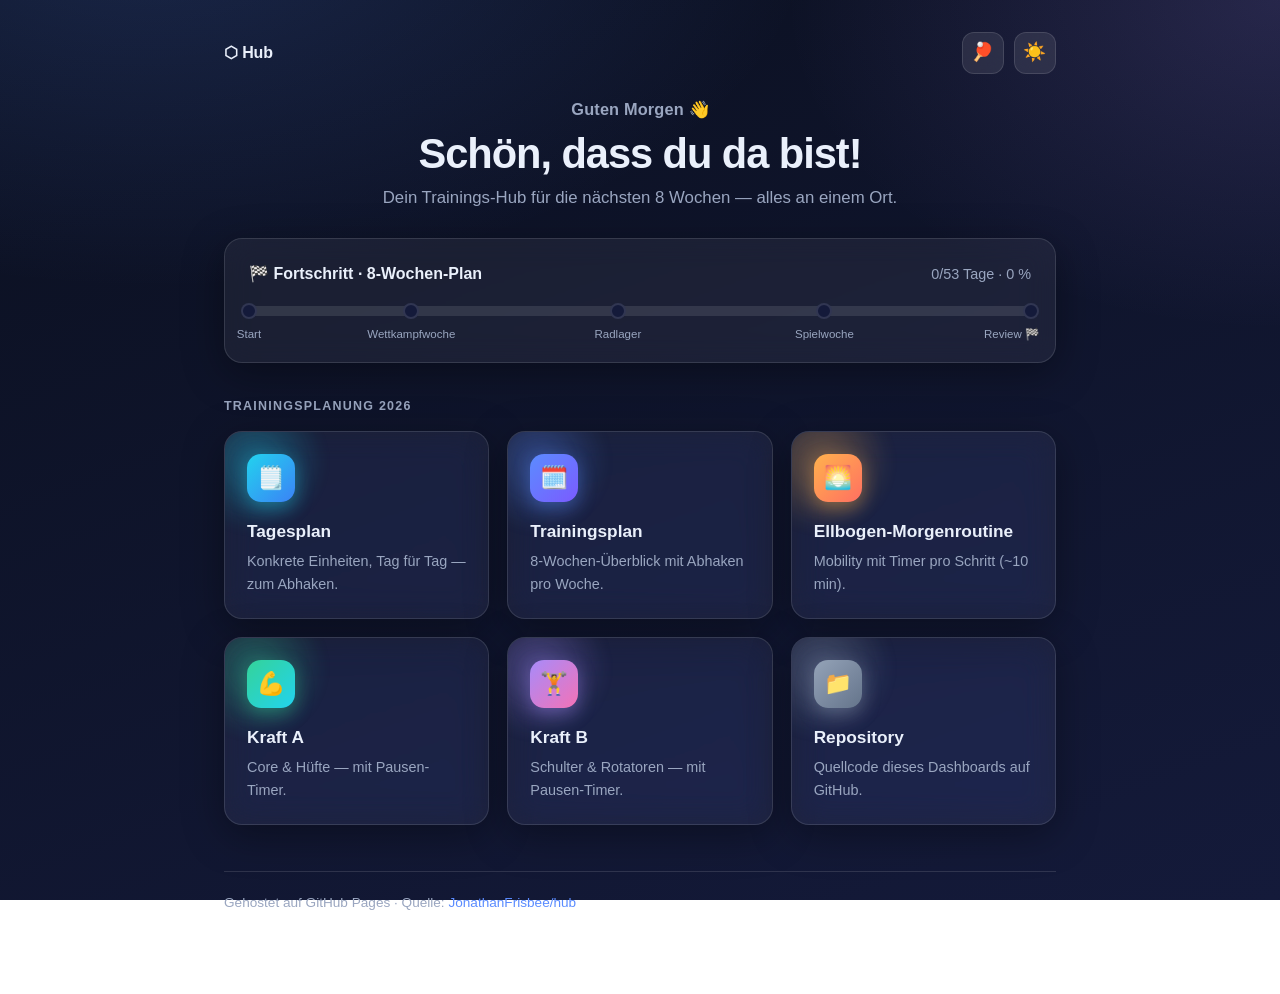
==== commit 26076680: "Pong Wars: Star-Wars-Pong mit Pokémon-Übergang, Highscore & Schwierigkeiten" ====
--- a/index.html
+++ b/index.html
@@ -6,12 +6,16 @@
   <title>Projekt-Dashboard</title>
   <script>(function(){try{var t=localStorage.getItem('hub-theme')||'dark';document.documentElement.setAttribute('data-theme',t);}catch(e){}})();</script>
   <link rel="stylesheet" href="./assets/style.css" />
+  <link rel="stylesheet" href="./assets/pong.css" />
 </head>
 <body>
   <div class="wrap">
     <div class="topbar">
       <span class="brand">⬡ Hub</span>
-      <button type="button" class="theme-toggle" aria-label="Modus wechseln">🌙</button>
+      <div class="topbar-actions">
+        <button type="button" class="pong-btn" id="pongBtn" title="Pong Wars" aria-label="Pong Wars spielen">🏓</button>
+        <button type="button" class="theme-toggle" aria-label="Modus wechseln">🌙</button>
+      </div>
     </div>
 
     <header class="hero">
@@ -73,5 +77,6 @@
     </footer>
   </div>
   <script src="./assets/app.js"></script>
+  <script src="./assets/pong.js"></script>
 </body>
 </html>
--- a/assets/pong.css
+++ b/assets/pong.css
@@ -0,0 +1,169 @@
+/* ============================================================
+   Pong Wars – Star-Wars-Pong mit Pokémon-Übergang
+   ============================================================ */
+
+:root {
+  --sw-yellow: #ffe81f;
+  --saber-blue: #3bcaff;
+  --saber-red: #ff434b;
+  --space: #04050a;
+}
+
+/* Button-Gruppe oben rechts + Paddle-Button */
+.topbar-actions { display: flex; align-items: center; gap: 10px; }
+.pong-btn {
+  width: 42px; height: 42px; flex: none; cursor: pointer;
+  border-radius: 12px; font-size: 1.15rem; line-height: 1;
+  background: var(--glass-bg-strong); border: 1px solid var(--glass-border);
+  color: var(--text);
+  backdrop-filter: blur(10px); -webkit-backdrop-filter: blur(10px);
+  transition: transform 0.15s ease, border-color 0.15s ease, box-shadow 0.2s ease;
+}
+.pong-btn:hover {
+  transform: translateY(-2px) rotate(8deg);
+  border-color: var(--saber-blue);
+  box-shadow: 0 0 14px color-mix(in srgb, var(--saber-blue) 55%, transparent);
+}
+.pong-btn:active { transform: scale(0.92); }
+
+/* ---- Pokémon-Übergang ---- */
+@property --pong-ang { syntax: "<angle>"; inherits: false; initial-value: 0deg; }
+.pong-transition { position: fixed; inset: 0; z-index: 100001; pointer-events: none; }
+.pong-transition[hidden] { display: none; }
+.pong-transition .sweep { position: absolute; inset: 0; }
+.pong-transition.close .sweep {
+  background: conic-gradient(from 0deg at 50% 50%, #000 var(--pong-ang), transparent 0);
+  animation: pong-sweep 0.5s linear forwards;
+}
+.pong-transition.cover .sweep { background: #000; }
+.pong-transition.open .sweep {
+  background: #000;
+  animation: pong-iris 0.6s cubic-bezier(0.5, 0, 0.2, 1) forwards;
+}
+.pong-transition .radar {
+  position: absolute; inset: -10%; opacity: 0;
+  background: conic-gradient(from var(--pong-ang), transparent 0 340deg, rgba(59,202,255,0.55) 350deg, transparent 360deg);
+  mix-blend-mode: screen;
+}
+.pong-transition.close .radar { animation: pong-sweep 0.5s linear forwards, pong-fadein 0.5s ease forwards; }
+.pong-transition .flash {
+  position: absolute; inset: 0; background: #fff; opacity: 0;
+}
+.pong-transition.cover .flash { animation: pong-flash 0.4s ease forwards; }
+
+@keyframes pong-sweep { from { --pong-ang: 0deg; } to { --pong-ang: 360deg; } }
+@keyframes pong-fadein { from { opacity: 0; } to { opacity: 1; } }
+@keyframes pong-flash { 0% { opacity: 0; } 30% { opacity: 0.9; } 100% { opacity: 0; } }
+@keyframes pong-iris {
+  from { clip-path: circle(75% at 50% 50%); }
+  to { clip-path: circle(0% at 50% 50%); }
+}
+
+/* ---- Spiel-Overlay ---- */
+.pong-overlay {
+  position: fixed; inset: 0; z-index: 100000;
+  background:
+    radial-gradient(1200px 700px at 50% 40%, #0a1024, var(--space) 70%);
+  display: flex; align-items: center; justify-content: center;
+  overflow: hidden; animation: pong-overlay-in 0.4s ease;
+}
+.pong-overlay[hidden] { display: none; }
+@keyframes pong-overlay-in { from { opacity: 0; } to { opacity: 1; } }
+
+#pongCanvas {
+  width: min(96vw, calc((100vh - 40px) * 1.6));
+  height: auto; max-height: calc(100vh - 30px);
+  aspect-ratio: 960 / 600;
+  border-radius: 12px;
+  box-shadow: 0 0 60px rgba(59, 202, 255, 0.15), inset 0 0 0 1px rgba(255,255,255,0.06);
+  touch-action: none; cursor: none;
+}
+
+.pong-close {
+  position: absolute; top: 16px; right: 18px; z-index: 5;
+  width: 40px; height: 40px; border-radius: 10px; cursor: pointer;
+  background: rgba(0,0,0,0.4); border: 1px solid rgba(255,255,255,0.18);
+  color: #fff; font-size: 1.1rem; transition: all 0.15s ease;
+}
+.pong-close:hover { border-color: var(--saber-red); color: var(--saber-red); box-shadow: 0 0 12px rgba(255,67,75,0.5); }
+
+/* ---- Menü- & Gameover-Screens ---- */
+.pong-screen {
+  position: absolute; inset: 0; z-index: 4;
+  display: flex; flex-direction: column; align-items: center; justify-content: center;
+  gap: 14px; padding: 24px; text-align: center;
+  background: radial-gradient(900px 600px at 50% 45%, rgba(4,6,14,0.72), rgba(4,6,14,0.92));
+  font-family: "Trebuchet MS", "Arial Narrow", Arial, sans-serif;
+}
+.pong-screen[hidden] { display: none; }
+
+.pong-title {
+  font-family: "Arial Black", "Arial", sans-serif; font-weight: 900;
+  font-size: clamp(2.4rem, 8vw, 4.6rem); letter-spacing: 0.04em; line-height: 0.9;
+  color: var(--sw-yellow);
+  text-shadow: 0 0 18px rgba(255,232,31,0.55), 0 4px 0 #7a6e00;
+  transform: perspective(420px) rotateX(16deg);
+  animation: pong-title-glow 2.6s ease-in-out infinite;
+}
+@keyframes pong-title-glow {
+  0%, 100% { text-shadow: 0 0 18px rgba(255,232,31,0.45), 0 4px 0 #7a6e00; }
+  50% { text-shadow: 0 0 30px rgba(255,232,31,0.85), 0 4px 0 #7a6e00; }
+}
+.pong-tag { color: #aeb6c6; letter-spacing: 0.35em; text-transform: uppercase; font-size: 0.78rem; margin-top: -6px; }
+.pong-over-title { font-family: "Arial Black", sans-serif; font-size: clamp(1.6rem, 5vw, 2.6rem); color: var(--sw-yellow); text-shadow: 0 0 16px rgba(255,232,31,0.5); }
+.pong-final { color: #fff; font-size: 1.05rem; }
+.pong-final b { color: var(--saber-blue); font-size: 1.6rem; }
+
+.pong-diffs { display: flex; gap: 10px; flex-wrap: wrap; justify-content: center; }
+.sw-btn {
+  cursor: pointer; font-family: inherit; font-weight: 700; letter-spacing: 0.06em;
+  color: var(--sw-yellow); background: rgba(255,232,31,0.06);
+  border: 1.5px solid var(--sw-yellow); border-radius: 10px; padding: 11px 18px; font-size: 0.95rem;
+  text-transform: uppercase; transition: all 0.15s ease;
+}
+.sw-btn:hover { background: var(--sw-yellow); color: #1a1700; box-shadow: 0 0 18px rgba(255,232,31,0.55); transform: translateY(-2px); }
+.sw-btn.selected { background: var(--sw-yellow); color: #1a1700; box-shadow: 0 0 18px rgba(255,232,31,0.5); }
+.sw-start { margin-top: 4px; padding: 13px 28px; font-size: 1.05rem; }
+.sw-btn[data-diff="padawan"] { --acc: #6ee787; }
+.sw-btn[data-diff="jedi"] { --acc: var(--saber-blue); }
+.sw-btn[data-diff="sith"] { --acc: var(--saber-red); }
+
+.pong-help { color: #7e8699; font-size: 0.78rem; margin-top: 4px; }
+.pong-mute {
+  position: absolute; top: 16px; left: 18px; z-index: 5;
+  background: rgba(0,0,0,0.4); border: 1px solid rgba(255,255,255,0.18); color: #fff;
+  width: 40px; height: 40px; border-radius: 10px; cursor: pointer; font-size: 1.05rem;
+}
+.pong-mute:hover { border-color: var(--saber-blue); }
+
+/* ---- Bestenliste ---- */
+.pong-board { width: min(460px, 90vw); margin-top: 6px; }
+.pong-board h3 { color: #aeb6c6; font-size: 0.72rem; letter-spacing: 0.2em; text-transform: uppercase; margin-bottom: 8px; }
+.pong-row {
+  display: grid; grid-template-columns: 26px 1fr auto auto; gap: 10px; align-items: center;
+  padding: 7px 12px; border-radius: 8px; font-size: 0.9rem; color: #e6edf3;
+  background: rgba(255,255,255,0.04); margin-bottom: 5px;
+}
+.pong-row.me { background: rgba(59,202,255,0.16); box-shadow: 0 0 0 1px rgba(59,202,255,0.4); }
+.pong-row .rk { color: var(--sw-yellow); font-weight: 800; text-align: center; }
+.pong-row .nm { text-align: left; overflow: hidden; text-overflow: ellipsis; white-space: nowrap; }
+.pong-row .sc { font-variant-numeric: tabular-nums; font-weight: 700; }
+.pong-row .dg { font-size: 0.62rem; text-transform: uppercase; letter-spacing: 0.06em; padding: 2px 7px; border-radius: 999px; border: 1px solid currentColor; }
+.dg-padawan { color: #6ee787; }
+.dg-jedi { color: var(--saber-blue); }
+.dg-sith { color: var(--saber-red); }
+.pong-empty { color: #7e8699; font-size: 0.85rem; padding: 8px; }
+
+#pongNameWrap { display: flex; gap: 8px; align-items: center; flex-wrap: wrap; justify-content: center; }
+#pongNameWrap label { color: #aeb6c6; font-size: 0.85rem; width: 100%; }
+#pongName {
+  background: rgba(255,255,255,0.06); border: 1.5px solid var(--saber-blue); border-radius: 8px;
+  color: #fff; padding: 10px 14px; font-size: 1rem; font-family: inherit; letter-spacing: 0.08em; text-align: center;
+  outline: none; width: 200px;
+}
+#pongName:focus { box-shadow: 0 0 14px rgba(59,202,255,0.5); }
+.pong-overactions { display: flex; gap: 10px; }
+
+@media (prefers-reduced-motion: reduce) {
+  .pong-title, .pong-overlay { animation: none; }
+}
